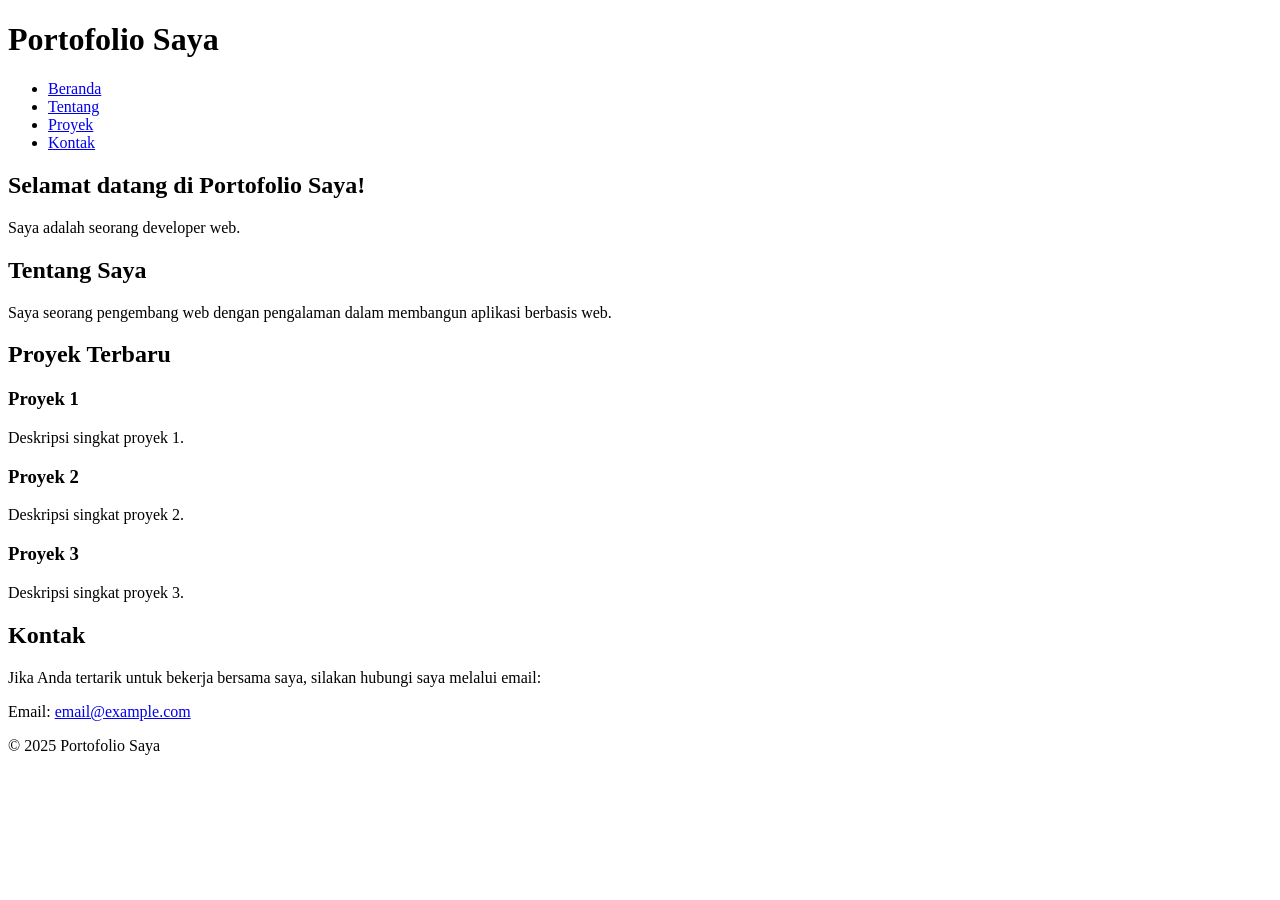
==== index.html @ b4b0f8f6 "Create index.html" ====
<!DOCTYPE html>
<html lang="id">
<head>
  <meta charset="UTF-8">
  <meta name="viewport" content="width=device-width, initial-scale=1.0">
  <meta http-equiv="X-UA-Compatible" content="ie=edge">
  <title>Portofolio Saya</title>
  <link rel="stylesheet" href="style.css">
</head>
<body>
  <header>
    <div class="container">
      <h1>Portofolio Saya</h1>
      <nav>
        <ul>
          <li><a href="#home">Beranda</a></li>
          <li><a href="#about">Tentang</a></li>
          <li><a href="#projects">Proyek</a></li>
          <li><a href="#contact">Kontak</a></li>
        </ul>
      </nav>
    </div>
  </header>

  <section id="home" class="hero">
    <div class="container">
      <h2>Selamat datang di Portofolio Saya!</h2>
      <p>Saya adalah seorang developer web.</p>
    </div>
  </section>

  <section id="about" class="about">
    <div class="container">
      <h2>Tentang Saya</h2>
      <p>Saya seorang pengembang web dengan pengalaman dalam membangun aplikasi berbasis web.</p>
    </div>
  </section>

  <section id="projects" class="projects">
    <div class="container">
      <h2>Proyek Terbaru</h2>
      <div class="project-item">
        <h3>Proyek 1</h3>
        <p>Deskripsi singkat proyek 1.</p>
      </div>
      <div class="project-item">
        <h3>Proyek 2</h3>
        <p>Deskripsi singkat proyek 2.</p>
      </div>
      <div class="project-item">
        <h3>Proyek 3</h3>
        <p>Deskripsi singkat proyek 3.</p>
      </div>
    </div>
  </section>

  <section id="contact" class="contact">
    <div class="container">
      <h2>Kontak</h2>
      <p>Jika Anda tertarik untuk bekerja bersama saya, silakan hubungi saya melalui email:</p>
      <p>Email: <a href="mailto:email@example.com">email@example.com</a></p>
    </div>
  </section>

  <footer>
    <div class="container">
      <p>&copy; 2025 Portofolio Saya</p>
    </div>
  </footer>
</body>
</html>
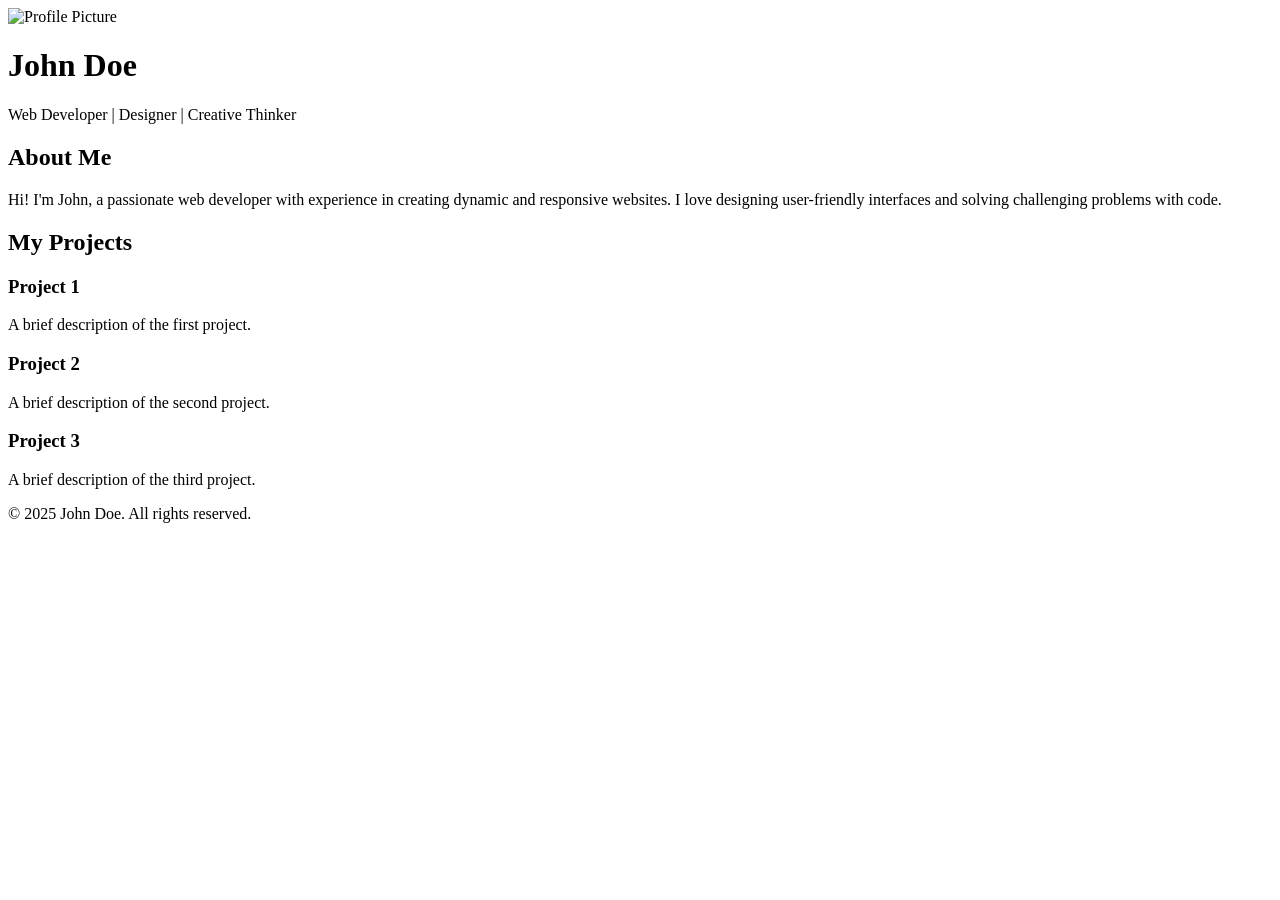
==== commit 69725071: "Update index.html" ====
--- a/index.html
+++ b/index.html
@@ -1,71 +1,43 @@
 <!DOCTYPE html>
-<html lang="id">
+<html lang="en">
 <head>
-  <meta charset="UTF-8">
-  <meta name="viewport" content="width=device-width, initial-scale=1.0">
-  <meta http-equiv="X-UA-Compatible" content="ie=edge">
-  <title>Portofolio Saya</title>
-  <link rel="stylesheet" href="style.css">
+    <meta charset="UTF-8">
+    <meta name="viewport" content="width=device-width, initial-scale=1.0">
+    <title>Your Portfolio</title>
+    <link rel="stylesheet" href="styles.css">
 </head>
 <body>
-  <header>
     <div class="container">
-      <h1>Portofolio Saya</h1>
-      <nav>
-        <ul>
-          <li><a href="#home">Beranda</a></li>
-          <li><a href="#about">Tentang</a></li>
-          <li><a href="#projects">Proyek</a></li>
-          <li><a href="#contact">Kontak</a></li>
-        </ul>
-      </nav>
+        <header>
+            <div class="profile">
+                <img src="profile.jpg" alt="Profile Picture" class="profile-img">
+            </div>
+            <h1>John Doe</h1>
+            <p>Web Developer | Designer | Creative Thinker</p>
+        </header>
+        <section class="about">
+            <h2>About Me</h2>
+            <p>Hi! I'm John, a passionate web developer with experience in creating dynamic and responsive websites. I love designing user-friendly interfaces and solving challenging problems with code.</p>
+        </section>
+        <section class="projects">
+            <h2>My Projects</h2>
+            <div class="project">
+                <h3>Project 1</h3>
+                <p>A brief description of the first project.</p>
+            </div>
+            <div class="project">
+                <h3>Project 2</h3>
+                <p>A brief description of the second project.</p>
+            </div>
+            <div class="project">
+                <h3>Project 3</h3>
+                <p>A brief description of the third project.</p>
+            </div>
+        </section>
+        <footer>
+            <p>&copy; 2025 John Doe. All rights reserved.</p>
+        </footer>
     </div>
-  </header>
-
-  <section id="home" class="hero">
-    <div class="container">
-      <h2>Selamat datang di Portofolio Saya!</h2>
-      <p>Saya adalah seorang developer web.</p>
-    </div>
-  </section>
-
-  <section id="about" class="about">
-    <div class="container">
-      <h2>Tentang Saya</h2>
-      <p>Saya seorang pengembang web dengan pengalaman dalam membangun aplikasi berbasis web.</p>
-    </div>
-  </section>
-
-  <section id="projects" class="projects">
-    <div class="container">
-      <h2>Proyek Terbaru</h2>
-      <div class="project-item">
-        <h3>Proyek 1</h3>
-        <p>Deskripsi singkat proyek 1.</p>
-      </div>
-      <div class="project-item">
-        <h3>Proyek 2</h3>
-        <p>Deskripsi singkat proyek 2.</p>
-      </div>
-      <div class="project-item">
-        <h3>Proyek 3</h3>
-        <p>Deskripsi singkat proyek 3.</p>
-      </div>
-    </div>
-  </section>
-
-  <section id="contact" class="contact">
-    <div class="container">
-      <h2>Kontak</h2>
-      <p>Jika Anda tertarik untuk bekerja bersama saya, silakan hubungi saya melalui email:</p>
-      <p>Email: <a href="mailto:email@example.com">email@example.com</a></p>
-    </div>
-  </section>
-
-  <footer>
-    <div class="container">
-      <p>&copy; 2025 Portofolio Saya</p>
-    </div>
-  </footer>
 </body>
 </html>
+
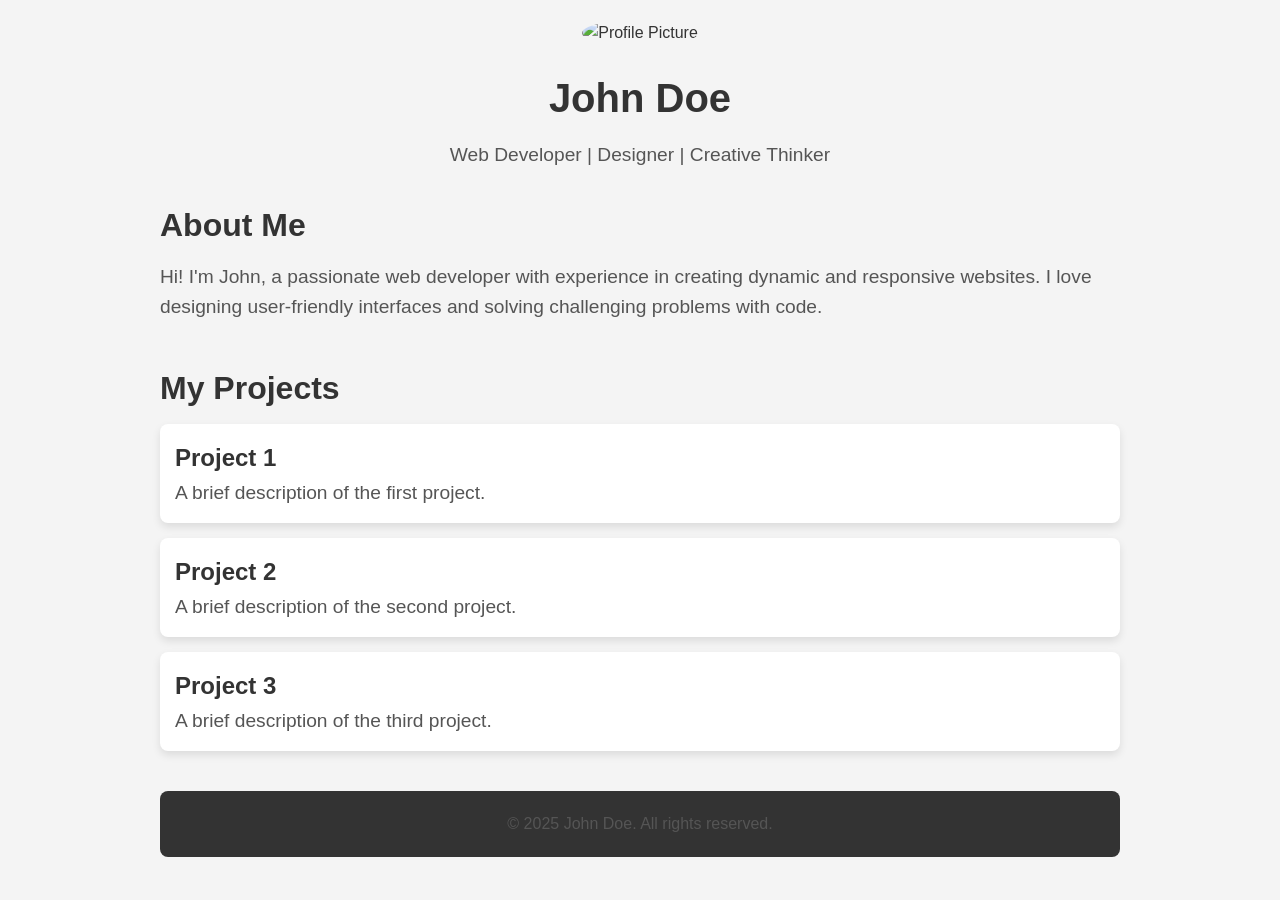
==== commit 468de704: "Update index.html" ====
--- a/index.html
+++ b/index.html
@@ -4,7 +4,7 @@
     <meta charset="UTF-8">
     <meta name="viewport" content="width=device-width, initial-scale=1.0">
     <title>Your Portfolio</title>
-    <link rel="stylesheet" href="styles.css">
+    <link rel="stylesheet" href="style.css">
 </head>
 <body>
     <div class="container">
--- a/style.css
+++ b/style.css
@@ -0,0 +1,120 @@
+/* Basic Reset */
+* {
+    margin: 0;
+    padding: 0;
+    box-sizing: border-box;
+}
+
+body {
+    font-family: Arial, sans-serif;
+    background-color: #f4f4f4;
+    color: #333;
+    line-height: 1.6;
+    overflow-x: hidden;
+}
+
+/* Container */
+.container {
+    max-width: 1000px;
+    margin: 0 auto;
+    padding: 20px;
+}
+
+/* Header */
+header {
+    text-align: center;
+    margin-bottom: 30px;
+    opacity: 0;
+    animation: fadeIn 1s ease-in forwards;
+}
+
+.profile-img {
+    width: 150px;
+    height: 150px;
+    border-radius: 50%;
+    margin-bottom: 20px;
+    transform: scale(0);
+    animation: scaleUp 1s ease-out 0.5s forwards;
+}
+
+h1 {
+    font-size: 2.5rem;
+    margin-bottom: 10px;
+}
+
+p {
+    font-size: 1.2rem;
+    color: #555;
+}
+
+/* About Me Section */
+.about {
+    margin-bottom: 40px;
+    opacity: 0;
+    animation: fadeIn 1s ease-in 1s forwards;
+}
+
+h2 {
+    font-size: 2rem;
+    margin-bottom: 10px;
+}
+
+/* Projects Section */
+.projects {
+    margin-bottom: 40px;
+    opacity: 0;
+    animation: fadeIn 1s ease-in 1.5s forwards;
+}
+
+.project {
+    background-color: #fff;
+    padding: 15px;
+    margin-bottom: 15px;
+    border-radius: 8px;
+    box-shadow: 0 4px 8px rgba(0, 0, 0, 0.1);
+    opacity: 0;
+    transform: translateY(20px);
+    animation: fadeInUp 1s ease-in-out 2s forwards;
+}
+
+.project h3 {
+    font-size: 1.5rem;
+    color: #333;
+}
+
+/* Footer */
+footer {
+    text-align: center;
+    padding: 20px;
+    background-color: #333;
+    color: #fff;
+    margin-top: 40px;
+    border-radius: 8px;
+    opacity: 0;
+    animation: fadeIn 1s ease-in 2.5s forwards;
+}
+
+footer p {
+    font-size: 1rem;
+}
+
+/* Keyframes for animations */
+@keyframes fadeIn {
+    to {
+        opacity: 1;
+    }
+}
+
+@keyframes scaleUp {
+    to {
+        transform: scale(1);
+    }
+}
+
+@keyframes fadeInUp {
+    to {
+        opacity: 1;
+        transform: translateY(0);
+    }
+}
+
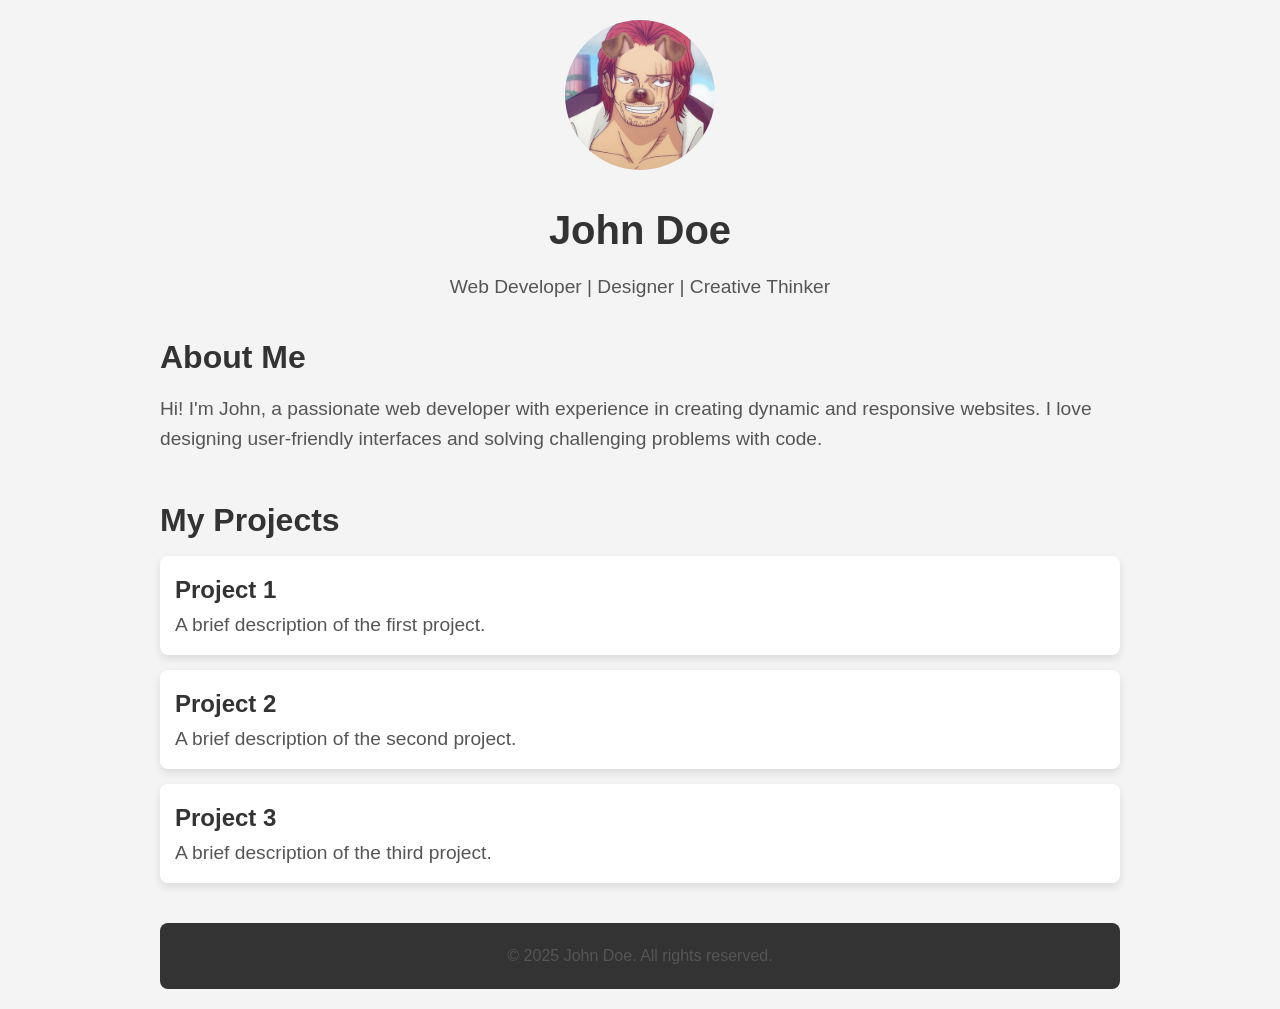
==== commit 3e6b90f9: "Update index.html" ====
--- a/index.html
+++ b/index.html
@@ -10,7 +10,7 @@
     <div class="container">
         <header>
             <div class="profile">
-                <img src="profile.jpg" alt="Profile Picture" class="profile-img">
+                <img src="/p/Shanks, dog filter.jpg" alt="Profile Picture" class="profile-img">
             </div>
             <h1>John Doe</h1>
             <p>Web Developer | Designer | Creative Thinker</p>
